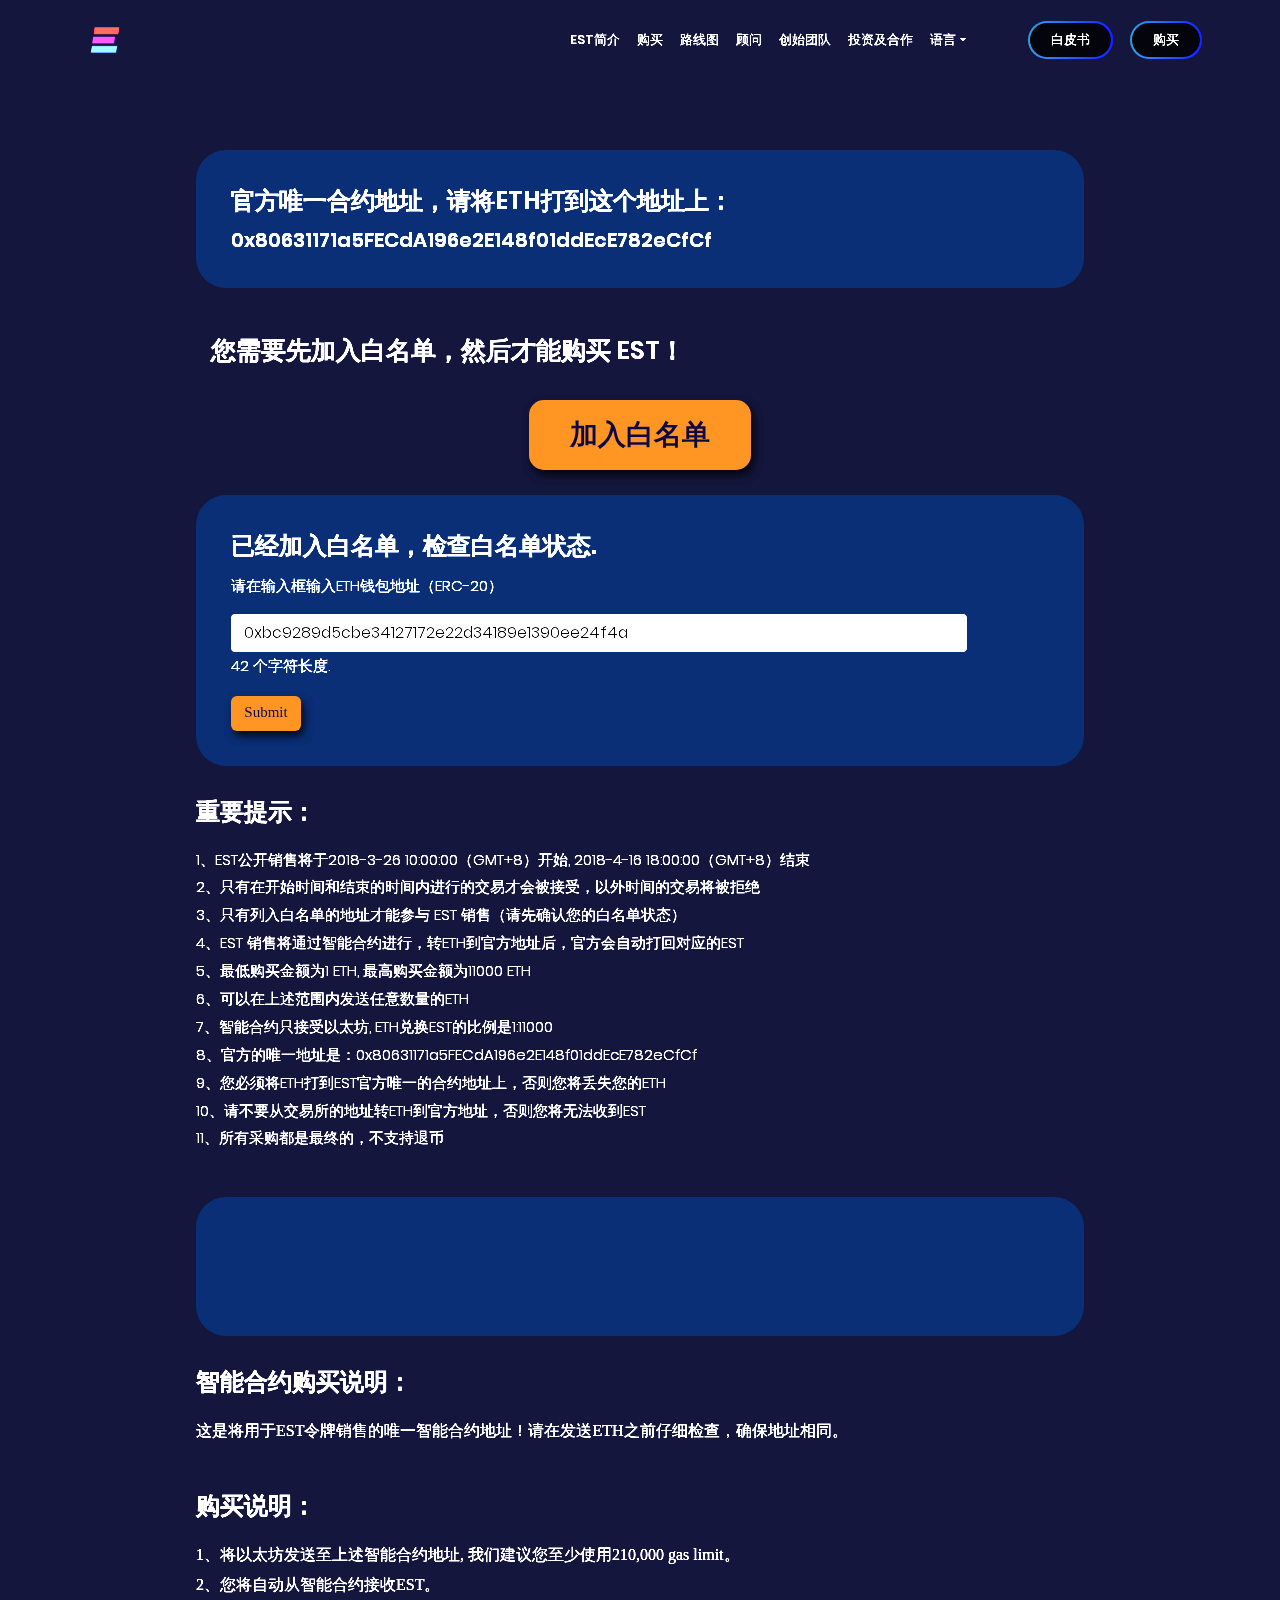
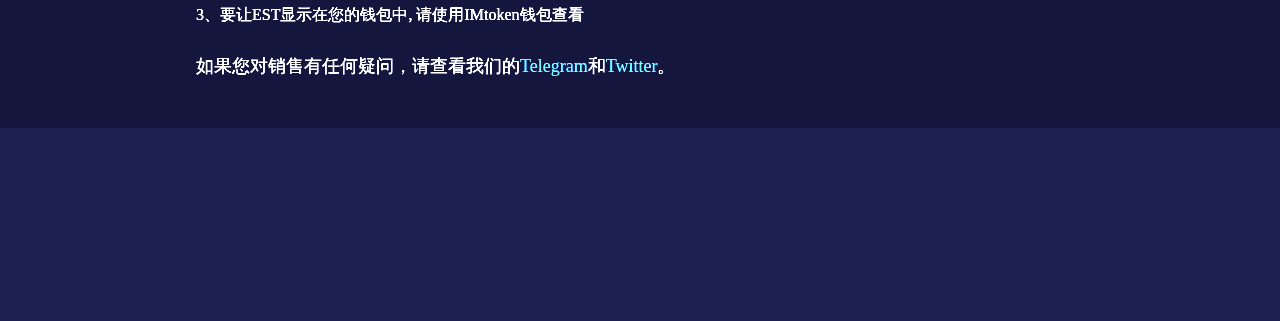
==== web/buy.html @ f11b7572 "页面优化，新增售卖进度" ====
<!DOCTYPE html>
<html lang="zxx" class="js">
<head>
	<meta charset="utf-8">
	<meta name="author" content="Softnio">
	<meta name="viewport" content="width=device-width, initial-scale=1, shrink-to-fit=no">
	<meta name="description" content="The trust foundation of Esports ecosystem in digital era. This project aims at applying blockchain technology to establishing the value network.">
	<!-- Fav Icon  -->
	<link rel="shortcut icon" href="images/favicon.ico">
	<!-- Site Title  -->
	<title>Global ESports Chain</title>
	<!-- Vendor Bundle CSS -->
	<link rel="stylesheet" href="assets/css/vendor.bundle.css">
	<!-- Custom styles for this temESTe -->
	<link rel="stylesheet" href="assets/css/style.css?ver=1.0">
	<link rel="stylesheet" href="assets/css/theme.css?ver=1.0">
</head>

<body class="theme-dark is-smooth-effect buy" data-spy="scroll" data-target="#mainnav" data-offset="80">

	<!-- Header --> 
	<header class="site-header is-sticky">

		<!-- Place Particle Js -->
		<div id="particles-js" class="particles-container particles-js"></div>

		<!-- Navbar -->
		<div class="navbar navbar-expand-lg is-transparent" id="mainnav">
			<nav class="container">
				<a class="navbar-brand animated" data-animate="fadeInDown" data-delay=".65" href="#">
					<img class="logo logo-light" alt="logo" src="images/esportschain.png">
				</a>

				<button class="navbar-toggler" type="button" data-toggle="collapse" data-target="#navbarToggle">
					<span class="navbar-toggler-icon">
						<span class="ti ti-align-justify"></span>
					</span>
				</button>

				<div class="collapse navbar-collapse justify-content-end" id="navbarToggle">
					<ul class="navbar-nav animated" data-animate="fadeInDown" data-delay=".9">
						<li class="nav-item"><a class="nav-link menu-link" href="cn.html#intro">EST简介<span class="sr-only">(current)</span></a></li>
						<li class="nav-item"><a class="nav-link menu-link" href="cn.html#tokenSale">购买</a></li>
						<li class="nav-item"><a class="nav-link menu-link" href="cn.html#roadmap">路线图</a></li>
						<li class="nav-item"><a class="nav-link menu-link" href="cn.html#team">顾问</a></li>
						<li class="nav-item"><a class="nav-link menu-link" href="cn.html#founding-team">创始团队</a></li>
						<li class="nav-item"><a class="nav-link menu-link" href="cn.html#partners">投资及合作</a></li>
						<li class="nav-item dropdown">
							<a class="nav-link dropdown-toggle" href="#" data-toggle="dropdown">语言</a>
							<div class="dropdown-menu">
								<a class="dropdown-item menu-link" href="index.html">English</a>
								<a class="dropdown-item menu-link" href="kr.html">한국어</a>
								<a class="dropdown-item menu-link" href="cn.html">中文</a>
							</div>
						</li>
					</ul>
					<ul class="navbar-nav navbar-btns animated" data-animate="fadeInDown" data-delay="1.15">
						<li class="nav-item"><a class="nav-link btn btn-sm btn-outline menu-link" href="assets/pdf/Esports Chain 白皮书.pdf" target="_blank">白皮书</a></li>
						<li class="nav-item"><a class="nav-link btn btn-sm btn-outline menu-link" href="cn.html#tokenSale">购买</a></li>
					</ul>
				</div>
			</nav>
		</div>
		<!-- End Navbar -->
	</header>
	<!-- End Header -->


	<!-- Start Section -->
	<div class="section section-bg-alt" id="intro" style="padding-top: 150px;">
		<div class="container">
			<div class="row align-items-center">
				<div class="col-md-12">
					<div class="buy-block">
						<h4 class="animated" data-animate="fadeInUp" data-delay="0">官方唯一合约地址，请将ETH打到这个地址上： </h4>
						<h5 class="animated" data-animate="fadeInUp" data-delay="0">0x80631171a5FECdA196e2E148f01ddEcE782eCfCf</h5>
					</div>
				</div>
			</div>
			<p class="take-care">您需要先加入白名单，然后才能购买 EST！</p>
			<a href="submit.html" class="whiteclick" data-animate="fadeInUp" target="_blank" data-delay="0">加入白名单</a>
			<div class="row align-items-center">
					<div class="col-md-12">
						<div class="buy-block buy-input">
							<h4 class="animated" data-animate="fadeInUp" data-delay="0">已经加入白名单，检查白名单状态.</h4>
							<form method="POST" name="check" class="">
								<div class="form-group">
									<label for="wallet" class="control-label">
										<p class="animated" data-animate="fadeInUp" data-delay=".1">请在输入框输入ETH钱包地址（ERC-20）</p>
									</label>
									<div class="">
										<input type="text" name="wallet" placeholder="0xbc9289d5cbe34127172e22d34189e1390ee24f4a" maxlength="42" minlength="42" required="" id="wallet" class="form-control">
										  <span class="help-block">
											<span>42 个字符长度.</span>
										  </span>
									</div>
								</div>
								<div role="toolbar" class="btn-toolbar">
									<button type="submit" class="subbutton">
										<span>Submit</span>
									</button>
								</div>
									
							</form>
						</div>
					</div>
			</div>
			<div class="buy-main">
				<h4>重要提示：</h4>
                <ul>
					<li>1、EST公开销售将于2018-3-26 10:00:00（GMT+8）开始, 2018-4-16 18:00:00（GMT+8）结束</li>
					<li>2、只有在开始时间和结束的时间内进行的交易才会被接受，以外时间的交易将被拒绝</li>
					<li>3、只有列入白名单的地址才能参与 EST 销售（请先确认您的白名单状态）</li>
					<li>4、EST 销售将通过智能合约进行，转ETH到官方地址后，官方会自动打回对应的EST</li>
					<li>5、最低购买金额为1 ETH, 最高购买金额为11000 ETH</li>
					<li>6、可以在上述范围内发送任意数量的ETH</li>
					<li>7、智能合约只接受以太坊, ETH兑换EST的比例是1:11000</li>
					<li>8、官方的唯一地址是：0x80631171a5FECdA196e2E148f01ddEcE782eCfCf</li>
					<li>9、您必须将ETH打到EST官方唯一的合约地址上，否则您将丢失您的ETH</li>
					<li>10、请不要从交易所的地址转ETH到官方地址，否则您将无法收到EST</li>
					<li>11、所有采购都是最终的，不支持退币
                </ul>
			</div>
			<div class="row align-items-center">
				<div class="col-md-12">
					<div class="buy-block">
						<h4 class="animated" data-animate="fadeInUp" data-delay="0">官方唯一合约地址，请将ETH打到这个地址上：</h4>
						<h5 class="animated" data-animate="fadeInUp" data-delay="0">0x80631171a5FECdA196e2E148f01ddEcE782eCfCf</h5>
					</div>
				</div>
			</div>
			<div class="buy-main">
					<h4>智能合约购买说明：</h4>
					<p>这是将用于EST令牌销售的唯一智能合约地址！请在发送ETH之前仔细检查，确保地址相同。</p>
			</div>
			<div class="buy-main">
					<h4>购买说明：</h4>
					<p>1、将以太坊发送至上述智能合约地址, 我们建议您至少使用210,000 gas limit。</p>
					<p>2、您将自动从智能合约接收EST。</p>
					<p>3、要让EST显示在您的钱包中, 请使用IMtoken钱包查看</p>
					<p class="ques">如果您对销售有任何疑问，请查看我们的<a href="https://t.me/esportschain">Telegram</a>和<a href="https://twitter.com/esports_chain">Twitter</a>。</p>

			</div>

	</div>

    <!-- Start Section -->
    <div class="section footer-scetion no-pt section-pad-sm section-bg">
        <div class="container">
            <div class="row text-center">
                <div class="col-md-12">
                    <span class="copyright-text animated" data-animate="fadeInUp" data-delay=".3">
                    Copyright &copy; 2018， ESPORTS CHAIN。
                    <span>所有的商标和版权归 esportschain.org 所有。</span>
                </span>
					<ul class="social">
						<li class="animated" data-animate="fadeInUp" data-delay="1.9"><a href="https://twitter.com/esports_chain" target="blank"><em class="fa fa-twitter"></em></a></li>
						<li class="animated" data-animate="fadeInUp" data-delay="1.95"><a href="https://t.me/esportschain" target="_blank"><em class="fa fa-telegram"></em></a></li>
						<li class="animated" data-animate="fadeInUp" data-delay="2"><a href="https://github.com/esportschain" target="_blank"><em class="fa fa-github"></em></a></li>
					</ul>
                </div>
            </div>
        </div>
    </div>

	<!-- JavaScript (include all script here) -->
	<script src="assets/js/jquery.bundle.js"></script>
	<script src="assets/js/script.js"></script>

</body>
</html>
---- web/assets/css/theme.css ----
/*!
Template :	ICO Crypto @by Softnio
Preset   :	Default
Version	 :	1.0.0
Updated	 :	03.02.2018
*/
h1.color-secondary, h2.color-secondary, h3.color-secondary, h4.color-secondary, h5.color-secondary, h6.color-secondary, .h1.color-secondary, .h2.color-secondary, .h3.color-secondary, .h4.color-secondary, .h5.color-secondary, .h6.color-secondary { color: #7a0fff; }
h1.color-primary, h2.color-primary, h3.color-primary, h4.color-primary, h5.color-primary, h6.color-primary, .h1.color-primary, .h2.color-primary, .h3.color-primary, .h4.color-primary, .h5.color-primary, .h6.color-primary { color: #46bdf4; }

.theme-light h1.color-secondary, .theme-light h2.color-secondary, .theme-light h3.color-secondary, .theme-light h4.color-secondary, .theme-light h5.color-secondary, .theme-light h6.color-secondary, .theme-light .h1.color-secondary, .theme-light .h2.color-secondary, .theme-light .h3.color-secondary, .theme-light .h4.color-secondary, .theme-light .h5.color-secondary, .theme-light .h6.color-secondary { color: #7a0fff; }
.theme-light h1.color-primary, .theme-light h2.color-primary, .theme-light h3.color-primary, .theme-light h4.color-primary, .theme-light h5.color-primary, .theme-light h6.color-primary, .theme-light .h1.color-primary, .theme-light .h2.color-primary, .theme-light .h3.color-primary, .theme-light .h4.color-primary, .theme-light .h5.color-primary, .theme-light .h6.color-primary { color: #46bdf4; }

h1.color-secondary, h2.color-secondary, h3.color-secondary, h4.color-secondary, h5.color-secondary, h6.color-secondary, .h1.color-secondary, .h2.color-secondary, .h3.color-secondary, .h4.color-secondary, .h5.color-secondary, .h6.color-secondary, p.color-secondary { color: #8255fd; }
h1.color-primary, h2.color-primary, h3.color-primary, h4.color-primary, h5.color-primary, h6.color-primary, .h1.color-primary, .h2.color-primary, .h3.color-primary, .h4.color-primary, .h5.color-primary, .h6.color-primary, p.color-primary { color: #46bdf4; }
h1.color-alt-primary, h2.color-alt-primary, h3.color-alt-primary, h4.color-alt-primary, h5.color-alt-primary, h6.color-alt-primary, .h1.color-alt-primary, .h2.color-alt-primary, .h3.color-alt-primary, .h4.color-alt-primary, .h5.color-alt-primary, .h6.color-alt-primary, p.color-alt-primary { color: #2b56f5; }

h1 span, h2 span, h3 span, h4 span, h5 span, h6 span, p span { color: #46bdf4; }

a { color: #46bdf4; }
a:hover, a:focus, a:active { color: #8255fd; }

.theme-dark h1.color-secondary, .theme-dark h2.color-secondary, .theme-dark h3.color-secondary, .theme-dark h4.color-secondary, .theme-dark h5.color-secondary, .theme-dark h6.color-secondary, .theme-dark blockquote.color-secondary, .light h1.color-secondary, .light h2.color-secondary, .light h3.color-secondary, .light h4.color-secondary, .light h5.color-secondary, .light h6.color-secondary, .light blockquote.color-secondary { color: #7a0fff; }
.theme-dark h1.color-primary, .theme-dark h2.color-primary, .theme-dark h3.color-primary, .theme-dark h4.color-primary, .theme-dark h5.color-primary, .theme-dark h6.color-primary, .theme-dark blockquote.color-primary, .light h1.color-primary, .light h2.color-primary, .light h3.color-primary, .light h4.color-primary, .light h5.color-primary, .light h6.color-primary, .light blockquote.color-primary { color: #46bdf4; }
.theme-dark h1.color-alt-primary, .theme-dark h2.color-alt-primary, .theme-dark h3.color-alt-primary, .theme-dark h4.color-alt-primary, .theme-dark h5.color-alt-primary, .theme-dark h6.color-alt-primary, .theme-dark blockquote.color-alt-primary, .light h1.color-alt-primary, .light h2.color-alt-primary, .light h3.color-alt-primary, .light h4.color-alt-primary, .light h5.color-alt-primary, .light h6.color-alt-primary, .light blockquote.color-alt-primary { color: #2b56f5; }

.color-primary { color: #46bdf4; }

.color-secondary { color: #7a0fff; }

.bg-primary { background: #46bdf4; }

.bg-secondary { background: #7a0fff; }

.bg-light-primary { background-color: rgba(70, 189, 244, 0.1); }

.bg-light-secondary { background-color: rgba(122, 15, 255, 0.1); }

.tab-custom .nav-tabs { border-bottom-color: rgba(122, 15, 255, 0.2); }
.tab-custom .nav-tabs li > a:hover { color: #46bdf4; }
.tab-custom .nav-tabs li > a.active, .tab-custom .nav-tabs li > a.active:hover, .tab-custom .nav-tabs li > a.active:focus, .tab-custom .nav-tabs li > a.active:hover, .tab-custom .nav-tabs li > a.active:focus { border-bottom-color: #46bdf4; }

.theme-dark .tab-custom .nav-tabs li > a:hover { color: #46bdf4; }

.theme-light .tab-custom .nav-tabs li > a:hover { color: #46bdf4; }

.pagination li.active a { background: #46bdf4; border-color: #46bdf4; }
.pagination li a { color: #46bdf4; }
.pagination li a:hover, .pagination li a:focus { color: #fff; background: #46bdf4; border-color: #46bdf4; }

.navbar .navbar-nav > li > a.nav-link.active { color: #46bdf4; }
.navbar .navbar-nav .dropdown-menu .dropdown-item:hover, .navbar .navbar-nav .dropdown-menu .dropdown-item:focus, .navbar .navbar-nav .dropdown-menu .dropdown-item.active { color: #46bdf4; }
.navbar .navbar-nav .dropdown-menu li:hover > a { color: #46bdf4; }
.navbar .navbar-nav .dropdown-menu li:hover.has-children:after { border-left-color: #46bdf4; }
.navbar .navbar-nav .dropdown-menu.active > a, .navbar .navbar-nav .dropdown-menu li > a:hover, .navbar .navbar-nav .dropdown-menu li > a:focus { color: #46bdf4; }
.navbar .navbar-nav .dropdown-menu > .active > a, .navbar .navbar-nav .dropdown-menu > .active > a:focus, .navbar .navbar-nav .dropdown-menu > .active > a:hover { color: #46bdf4; }

.theme-dark .navbar .navbar-nav .dropdown-menu .dropdown-item:hover, .theme-dark .navbar .navbar-nav .dropdown-menu .dropdown-item:focus, .theme-dark .navbar .navbar-nav .dropdown-menu .dropdown-item.active { color: #46bdf4; }

.theme-light .navbar .navbar-nav .dropdown-menu .dropdown-item:hover, .theme-light .navbar .navbar-nav .dropdown-menu .dropdown-item:focus, .theme-light .navbar .navbar-nav .dropdown-menu .dropdown-item.active { color: #46bdf4; }

> li .theme-dark .site-header .navbar-nav:hover a { color: #46bdf4; }

.theme-light .site-header .navbar-nav > li:hover a { color: #46bdf4; }

.navbar-toggler { background: linear-gradient(to right, #2b56f5 0%, #46bdf4 100%); }
.navbar-toggler:hover { background: linear-gradient(to right, #2b56f5 0%, #46bdf4 100%); }

.btn { background-image: -webkit-linear-gradient(left, #0c13ea 0%, #195b79 100%); background-image: linear-gradient(to right, #0c13ea 0%, #195b79 100%); }
.btn:before { background-image: -webkit-linear-gradient(left, #195b79 0%, #0c13ea 100%); background-image: linear-gradient(to right, #195b79 0%, #0c13ea 100%); }
.btn.btn-alt { background-image: -webkit-linear-gradient(left, #7a0fff 0%, #195b79 100%); background-image: linear-gradient(to right, #7a0fff 0%, #195b79 100%); }
.btn.btn-alt:before { background-image: -webkit-linear-gradient(left, #195b79 0%, #7a0fff 100%); background-image: linear-gradient(to right, #195b79 0%, #7a0fff 100%); }
.btn.btn-plane { background: #7a0fff; }

.play-btn .play { background-image: linear-gradient(to right, #2b56f5 0%, #46bdf4 100%); }
.play-btn .play > span { background-image: linear-gradient(to right, #2b56f5 0%, #46bdf4 100%); }
.play-btn > span:last-of-type { color: #8255fd; }

.text-block ul:not(.btns) li:before { background: #46bdf4; }

.section-head .section-title span, .section-head .section-title:before { color: rgba(122, 15, 255, 0.06); }

.heading-animation { border-top-color: #2b56f5; border-left-color: #2b56f5; }
.heading-animation:before { border-top-color: #2b56f5; border-lef-colort: #2b56f5; }
.heading-animation:after { border-top-color: #2b56f5; border-left-color: #2b56f5; }
.heading-animation span:first-of-type { border-top-color: #2b56f5; border-left-color: #2b56f5; }
.heading-animation span:first-of-type:before { border-top-color: #2b56f5; border-left-color: #2b56f5; }
.heading-animation span:first-of-type:after { border-top-color: #2b56f5; border-left-color: #2b56f5; }
.heading-animation span:last-of-type { border-top-color: #2b56f5; border-left-color: #2b56f5; }
.heading-animation span:last-of-type:before { border-top-color: #2b56f5; border-left-color: #2b56f5; }
.heading-animation span:last-of-type:after { border-top-color: #2b56f5; border-left-color: #2b56f5; }

.section-connect:before { background: linear-gradient(to right, #2b56f5 0%, #46bdf4 100%); }

.event-info:before { background: #46bdf4; }

.countdown-box .token-countdown .countdown-text { color: #46bdf4; }
.countdown-box.countdown-header:after { border-color: rgba(122, 15, 255, 0.1); }
.countdown-box.countdown-header:before { border-color: rgba(122, 15, 255, 0.1); }
.countdown-box.countdown-header .extra-line { border-color: rgba(122, 15, 255, 0.1); }
.countdown-box.countdown-header .extra-line:after { border-color: rgba(122, 15, 255, 0.1); }

.roadmap-list:after { background: #7a0fff; }

.single-roadmap:before { background-image: -webkit-linear-gradient(top, #46bdf4 0%, #7a0fff 100%); background-image: linear-gradient(top, #46bdf4 0%, #7a0fff 100%); }
.single-roadmap:after { background: #46bdf4; }
.single-roadmap.roadmap-done:after { border-color: #46bdf4; }
.single-roadmap h6 { color: #8255fd; }
.single-roadmap.roadmap-down:before { background-image: -webkit-linear-gradient(top, #7a0fff 0%, #46bdf4 100%); background-image: linear-gradient(top, #7a0fff 0%, #46bdf4 100%); }

.theme-dark .single-roadmap:before { background-image: -webkit-linear-gradient(top, #46bdf4 0%, #7a0fff 100%); background-image: linear-gradient(top, #46bdf4 0%, #7a0fff 100%); }
.theme-dark .single-roadmap:after { background: #46bdf4; }
.theme-dark .single-roadmap.roadmap-done:after { border-color: #46bdf4; }
.theme-dark .single-roadmap.roadmap-down:before { background-image: -webkit-linear-gradient(top, #7a0fff 0%, #46bdf4 100%); background-image: linear-gradient(top, #7a0fff 0%, #46bdf4 100%); }

.theme-light .single-roadmap:before { background-image: -webkit-linear-gradient(top, #2b56f5 0%, #7a0fff 100%); background-image: linear-gradient(top, #2b56f5 0%, #7a0fff 100%); }
.theme-light .single-roadmap:after { background: #2b56f5; }
.theme-light .single-roadmap.roadmap-done:after { border-color: #46bdf4; }
.theme-light .single-roadmap.roadmap-down:before { background-image: -webkit-linear-gradient(top, #7a0fff 0%, #2b56f5 100%); background-image: linear-gradient(top, #7a0fff 0%, #2b56f5 100%); }

.single-roadmap-alt:before { background-image: linear-gradient(to right, transparent 0%, #7a0fff 50%, #7a0fff 100%); }
.single-roadmap-alt:after { border: 1px solid #7a0fff; }
.single-roadmap-alt.sec-pri:before { background-image: linear-gradient(to right, #7a0fff 0%, #46bdf4 100%); }
.single-roadmap-alt.sec-pri:after { border-color: #46bdf4; }
.single-roadmap-alt.sec-pri h5:before, .single-roadmap-alt.sec-pri h6:before { background: #46bdf4; }
.single-roadmap-alt.pri-sec:before { background-image: linear-gradient(to right, #46bdf4 0%, #7a0fff 100%); }
.single-roadmap-alt.pri-sec:after { border-color: #7a0fff; }
.single-roadmap-alt.pri-sec h5:before, .single-roadmap-alt.pri-sec h6:before { background: #7a0fff; }
.single-roadmap-alt.sec-prialt:before { background-image: linear-gradient(to right, #7a0fff 0%, #2b56f5 100%); }
.single-roadmap-alt.sec-prialt:after { border-color: #2b56f5; }
.single-roadmap-alt.sec-prialt h5:before, .single-roadmap-alt.sec-prialt h6:before { background: #2b56f5; }
.single-roadmap-alt.prialt-pri:before { background-image: linear-gradient(to right, #2b56f5 0%, #46bdf4 100%); }
.single-roadmap-alt.prialt-pri:after { border-color: #46bdf4; }
.single-roadmap-alt.prialt-pri h5:before, .single-roadmap-alt.prialt-pri h6:before { background: #46bdf4; }
.single-roadmap-alt.pri-last:before { background-image: linear-gradient(to left, transparent 0%, #46bdf4 50%, #46bdf4 100%); }
.single-roadmap-alt h5:before, .single-roadmap-alt h6:before { background: #7a0fff; }

.team-member .team-photo:after { background-image: -webkit- linear-gradient(to right, #2b56f5 0%, #46bdf4 100%); background-image: linear-gradient(to right, #2b56f5 0%, #46bdf4 100%); }
.team-member .team-title { color: #46bdf4; }
.team-member .team-social li a { color: #8255fd; }

.team-hex .team-info:before { background-image: -webkit- linear-gradient(to right, #2b56f5 0%, #46bdf4 100%); background-image: linear-gradient(to right, #2b56f5 0%, #46bdf4 100%); }
.team-hex .team-title { color: #8255fd; }

.team-described .team-title:after { background-image: -webkit- linear-gradient(to right, #2b56f5 0%, #46bdf4 100%); background-image: linear-gradient(to right, #2b56f5 0%, #46bdf4 100%); }
.team-described .team-social li a { color: #8255fd; }
.team-described .team-discription li:before { background: #46bdf4; }

.team-circle .team-photo:before { background-image: linear-gradient(to top, #2b56f5 0%, #46bdf4 100%); }
.team-circle .team-title { color: #8255fd; }

.skill-bar-percent { background-image: linear-gradient(to right, #46bdf4 0%, #7a0fff 100%); }

.bg-team-exp.mfp-bg { background-image: linear-gradient(to right, #46bdf4 0%, #7a0fff 100%); }

.contact-info li .fa { background-image: -webkit- linear-gradient(to right, #2b56f5 0%, #46bdf4 100%); background-image: linear-gradient(to right, #2b56f5 0%, #46bdf4 100%); }

.form-message .input-field .input-line { border-bottom-color: #46bdf4; }

.social li a:hover { background: #7a0fff; }

/*! END */
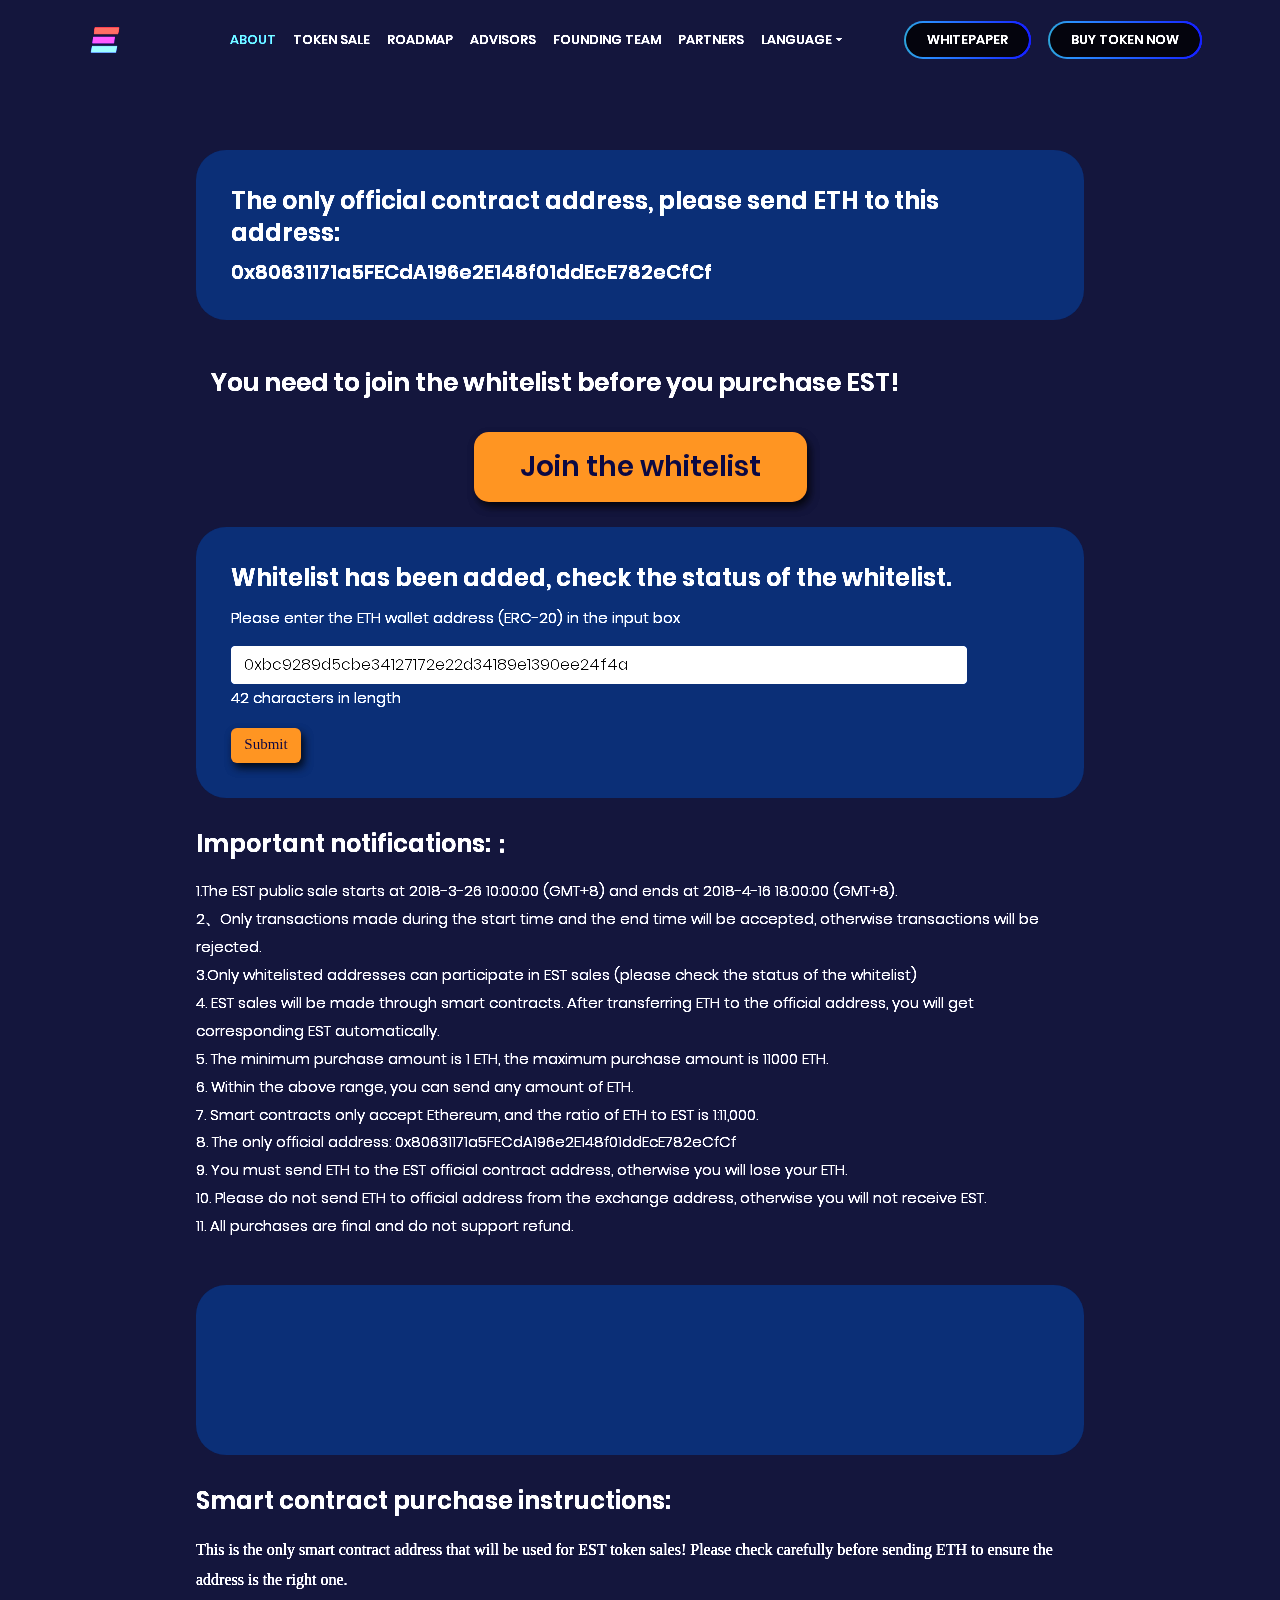
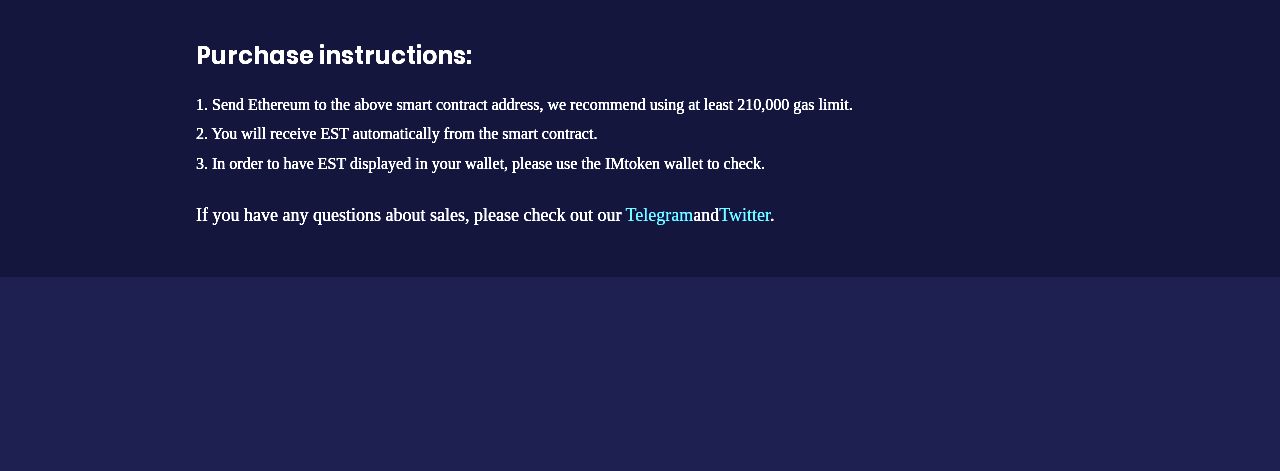
==== commit 2813c449: "Optimized language version" ====
--- a/web/buy.html
+++ b/web/buy.html
@@ -40,14 +40,14 @@
 
 				<div class="collapse navbar-collapse justify-content-end" id="navbarToggle">
 					<ul class="navbar-nav animated" data-animate="fadeInDown" data-delay=".9">
-						<li class="nav-item"><a class="nav-link menu-link" href="cn.html#intro">EST简介<span class="sr-only">(current)</span></a></li>
-						<li class="nav-item"><a class="nav-link menu-link" href="cn.html#tokenSale">购买</a></li>
-						<li class="nav-item"><a class="nav-link menu-link" href="cn.html#roadmap">路线图</a></li>
-						<li class="nav-item"><a class="nav-link menu-link" href="cn.html#team">顾问</a></li>
-						<li class="nav-item"><a class="nav-link menu-link" href="cn.html#founding-team">创始团队</a></li>
-						<li class="nav-item"><a class="nav-link menu-link" href="cn.html#partners">投资及合作</a></li>
+						<li class="nav-item"><a class="nav-link menu-link" href="#intro">About<span class="sr-only">(current)</span></a></li>
+						<li class="nav-item"><a class="nav-link menu-link" href="#tokenSale">Token Sale</a></li>
+						<li class="nav-item"><a class="nav-link menu-link" href="#roadmap">Roadmap</a></li>
+						<li class="nav-item"><a class="nav-link menu-link" href="#team">Advisors</a></li>
+						<li class="nav-item"><a class="nav-link menu-link" href="#founding-team">Founding team</a></li>
+						<li class="nav-item"><a class="nav-link menu-link" href="#partners">Partners</a></li>
 						<li class="nav-item dropdown">
-							<a class="nav-link dropdown-toggle" href="#" data-toggle="dropdown">语言</a>
+							<a class="nav-link dropdown-toggle" href="#" data-toggle="dropdown">Language</a>
 							<div class="dropdown-menu">
 								<a class="dropdown-item menu-link" href="index.html">English</a>
 								<a class="dropdown-item menu-link" href="kr.html">한국어</a>
@@ -56,8 +56,8 @@
 						</li>
 					</ul>
 					<ul class="navbar-nav navbar-btns animated" data-animate="fadeInDown" data-delay="1.15">
-						<li class="nav-item"><a class="nav-link btn btn-sm btn-outline menu-link" href="assets/pdf/Esports Chain 白皮书.pdf" target="_blank">白皮书</a></li>
-						<li class="nav-item"><a class="nav-link btn btn-sm btn-outline menu-link" href="cn.html#tokenSale">购买</a></li>
+						<li class="nav-item"><a class="nav-link btn btn-sm btn-outline menu-link" href="assets/pdf/Esports Chain White Paper.pdf" target="_blank">Whitepaper</a></li>
+						<li class="nav-item"><a class="nav-link btn btn-sm btn-outline menu-link" href="#tokenSale">BUY TOKEN NOW</a></li>
 					</ul>
 				</div>
 			</nav>
@@ -73,31 +73,33 @@
 			<div class="row align-items-center">
 				<div class="col-md-12">
 					<div class="buy-block">
-						<h4 class="animated" data-animate="fadeInUp" data-delay="0">官方唯一合约地址，请将ETH打到这个地址上： </h4>
+						<h4 class="animated" data-animate="fadeInUp" data-delay="0">The only official contract address, please send ETH to this address: </h4>
 						<h5 class="animated" data-animate="fadeInUp" data-delay="0">0x80631171a5FECdA196e2E148f01ddEcE782eCfCf</h5>
 					</div>
 				</div>
 			</div>
-			<p class="take-care">您需要先加入白名单，然后才能购买 EST！</p>
-			<a href="submit.html" class="whiteclick" data-animate="fadeInUp" target="_blank" data-delay="0">加入白名单</a>
+			<p class="take-care">You need to join the whitelist before you purchase EST!</p>
+			<a href="submit.html" class="whiteclick" data-animate="fadeInUp" target="_blank" data-delay="0">Join the whitelist
+			</a>
 			<div class="row align-items-center">
 					<div class="col-md-12">
 						<div class="buy-block buy-input">
-							<h4 class="animated" data-animate="fadeInUp" data-delay="0">已经加入白名单，检查白名单状态.</h4>
+							<h4 class="animated" data-animate="fadeInUp" data-delay="0">Whitelist has been added, check the status of the whitelist.</h4>
 							<form method="POST" name="check" class="">
 								<div class="form-group">
 									<label for="wallet" class="control-label">
-										<p class="animated" data-animate="fadeInUp" data-delay=".1">请在输入框输入ETH钱包地址（ERC-20）</p>
+										<p class="animated" data-animate="fadeInUp" data-delay=".1">Please enter the ETH wallet address (ERC-20) in the input box</p>
 									</label>
 									<div class="">
 										<input type="text" name="wallet" placeholder="0xbc9289d5cbe34127172e22d34189e1390ee24f4a" maxlength="42" minlength="42" required="" id="wallet" class="form-control">
 										  <span class="help-block">
-											<span>42 个字符长度.</span>
+											<span>42 characters in length</span>
+											<span id="msg_tips" style="color: #761c19"></span>
 										  </span>
 									</div>
 								</div>
 								<div role="toolbar" class="btn-toolbar">
-									<button type="submit" class="subbutton">
+									<button type="button" class="subbutton">
 										<span>Submit</span>
 									</button>
 								</div>
@@ -107,39 +109,46 @@
 					</div>
 			</div>
 			<div class="buy-main">
-				<h4>重要提示：</h4>
+				<h4>Important notifications:：</h4>
                 <ul>
-					<li>1、EST公开销售将于2018-3-26 10:00:00（GMT+8）开始, 2018-4-16 18:00:00（GMT+8）结束</li>
-					<li>2、只有在开始时间和结束的时间内进行的交易才会被接受，以外时间的交易将被拒绝</li>
-					<li>3、只有列入白名单的地址才能参与 EST 销售（请先确认您的白名单状态）</li>
-					<li>4、EST 销售将通过智能合约进行，转ETH到官方地址后，官方会自动打回对应的EST</li>
-					<li>5、最低购买金额为1 ETH, 最高购买金额为11000 ETH</li>
-					<li>6、可以在上述范围内发送任意数量的ETH</li>
-					<li>7、智能合约只接受以太坊, ETH兑换EST的比例是1:11000</li>
-					<li>8、官方的唯一地址是：0x80631171a5FECdA196e2E148f01ddEcE782eCfCf</li>
-					<li>9、您必须将ETH打到EST官方唯一的合约地址上，否则您将丢失您的ETH</li>
-					<li>10、请不要从交易所的地址转ETH到官方地址，否则您将无法收到EST</li>
-					<li>11、所有采购都是最终的，不支持退币
+					<li>1.The EST public sale starts at 2018-3-26 10:00:00 (GMT+8) and ends at 2018-4-16 18:00:00 (GMT+8).</li>
+					<li>2、Only transactions made during the start time and the end time will be accepted, otherwise transactions will be rejected.</li>
+					<li>3.Only whitelisted addresses can participate in EST sales (please check the status of the whitelist)</li>
+					<li>4. EST sales will be made through smart contracts. After transferring ETH to the official address, you will get corresponding EST automatically.</li>
+					<li>5. The minimum purchase amount is 1 ETH, the maximum purchase amount is 11000 ETH.</li>
+					<li>6. Within the above range, you can send any amount of ETH.</li>
+					<li>7. Smart contracts only accept Ethereum, and the ratio of ETH to EST is 1:11,000.</li>
+					<li>8. The only official address: 0x80631171a5FECdA196e2E148f01ddEcE782eCfCf</li>
+					<li>9. You must send ETH to the EST official contract address, otherwise you will lose your ETH.</li>
+					<li>10. Please do not send ETH to official address from the exchange address, otherwise you will not receive EST.</li>
+                    <li>11. All purchases are final and do not support refund. </li>
                 </ul>
 			</div>
 			<div class="row align-items-center">
 				<div class="col-md-12">
 					<div class="buy-block">
-						<h4 class="animated" data-animate="fadeInUp" data-delay="0">官方唯一合约地址，请将ETH打到这个地址上：</h4>
+						<h4 class="animated" data-animate="fadeInUp" data-delay="0">The only official contract address, please send ETH to this address:
+						</h4>
 						<h5 class="animated" data-animate="fadeInUp" data-delay="0">0x80631171a5FECdA196e2E148f01ddEcE782eCfCf</h5>
 					</div>
 				</div>
 			</div>
 			<div class="buy-main">
-					<h4>智能合约购买说明：</h4>
-					<p>这是将用于EST令牌销售的唯一智能合约地址！请在发送ETH之前仔细检查，确保地址相同。</p>
+					<h4>Smart contract purchase instructions:
+					</h4>
+					<p>This is the only smart contract address that will be used for EST token sales! Please check carefully before sending ETH to ensure the address is the right one.
+					</p>
 			</div>
 			<div class="buy-main">
-					<h4>购买说明：</h4>
-					<p>1、将以太坊发送至上述智能合约地址, 我们建议您至少使用210,000 gas limit。</p>
-					<p>2、您将自动从智能合约接收EST。</p>
-					<p>3、要让EST显示在您的钱包中, 请使用IMtoken钱包查看</p>
-					<p class="ques">如果您对销售有任何疑问，请查看我们的<a href="https://t.me/esportschain">Telegram</a>和<a href="https://twitter.com/esports_chain">Twitter</a>。</p>
+					<h4>Purchase instructions:
+					</h4>
+					<p>1. Send Ethereum to the above smart contract address, we recommend using at least 210,000 gas limit.
+					</p>
+					<p>2. You will receive EST automatically from the smart contract.
+					</p>
+					<p>3. In order to have EST displayed in your wallet, please use the IMtoken wallet to check.
+					</p>
+					<p class="ques">If you have any questions about sales, please check out our <a href="https://t.me/esportschain">Telegram</a>and<a href="https://twitter.com/esports_chain">Twitter</a>.</p>
 
 			</div>
 
@@ -151,8 +160,8 @@
             <div class="row text-center">
                 <div class="col-md-12">
                     <span class="copyright-text animated" data-animate="fadeInUp" data-delay=".3">
-                    Copyright &copy; 2018， ESPORTS CHAIN。
-                    <span>所有的商标和版权归 esportschain.org 所有。</span>
+                    Copyright &copy; 2018, ESPORTS CHAIN.
+					<span>All trademarks and copyrights belong to their respective owners.</span>
                 </span>
 					<ul class="social">
 						<li class="animated" data-animate="fadeInUp" data-delay="1.9"><a href="https://twitter.com/esports_chain" target="blank"><em class="fa fa-twitter"></em></a></li>
@@ -167,6 +176,8 @@
 	<!-- JavaScript (include all script here) -->
 	<script src="assets/js/jquery.bundle.js"></script>
 	<script src="assets/js/script.js"></script>
+    <script>
+	</script>
 
 </body>
 </html>
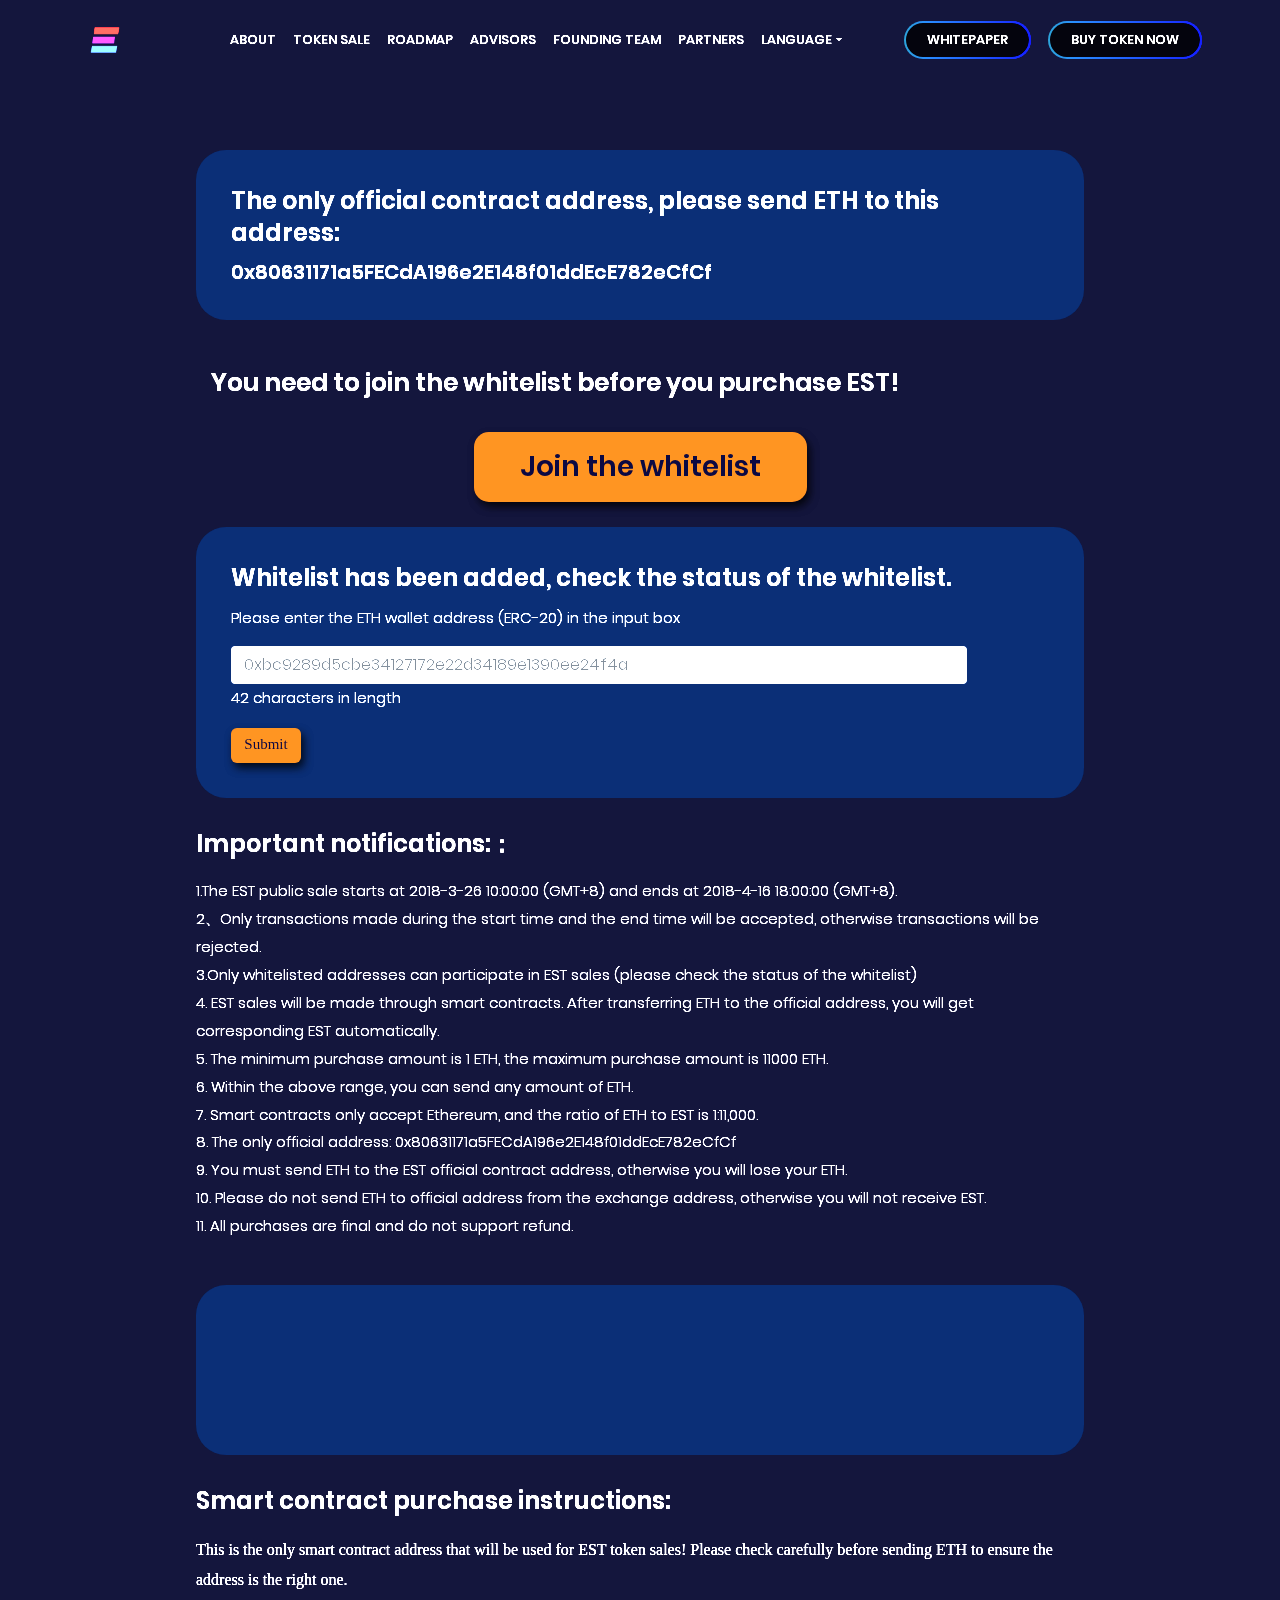
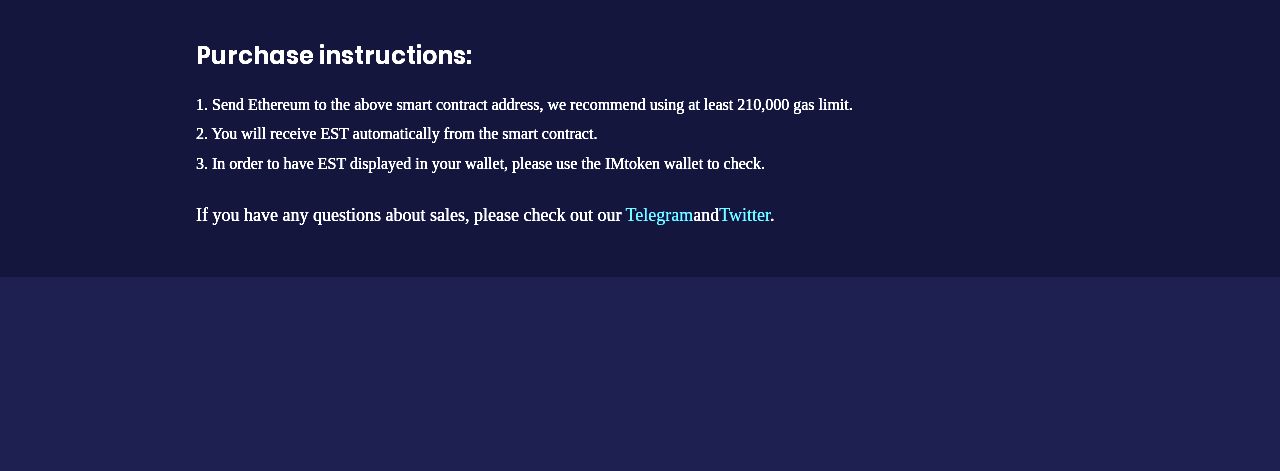
==== commit 2f41fa21: "Fix kr en head navigation links" ====
--- a/web/buy.html
+++ b/web/buy.html
@@ -40,12 +40,12 @@
 
 				<div class="collapse navbar-collapse justify-content-end" id="navbarToggle">
 					<ul class="navbar-nav animated" data-animate="fadeInDown" data-delay=".9">
-						<li class="nav-item"><a class="nav-link menu-link" href="#intro">About<span class="sr-only">(current)</span></a></li>
-						<li class="nav-item"><a class="nav-link menu-link" href="#tokenSale">Token Sale</a></li>
-						<li class="nav-item"><a class="nav-link menu-link" href="#roadmap">Roadmap</a></li>
-						<li class="nav-item"><a class="nav-link menu-link" href="#team">Advisors</a></li>
-						<li class="nav-item"><a class="nav-link menu-link" href="#founding-team">Founding team</a></li>
-						<li class="nav-item"><a class="nav-link menu-link" href="#partners">Partners</a></li>
+						<li class="nav-item"><a class="nav-link menu-link" href="index.html#intro">About<span class="sr-only">(current)</span></a></li>
+						<li class="nav-item"><a class="nav-link menu-link" href="index.html#tokenSale">Token Sale</a></li>
+						<li class="nav-item"><a class="nav-link menu-link" href="index.html#roadmap">Roadmap</a></li>
+						<li class="nav-item"><a class="nav-link menu-link" href="index.html#team">Advisors</a></li>
+						<li class="nav-item"><a class="nav-link menu-link" href="index.html#founding-team">Founding team</a></li>
+						<li class="nav-item"><a class="nav-link menu-link" href="index.html#partners">Partners</a></li>
 						<li class="nav-item dropdown">
 							<a class="nav-link dropdown-toggle" href="#" data-toggle="dropdown">Language</a>
 							<div class="dropdown-menu">
